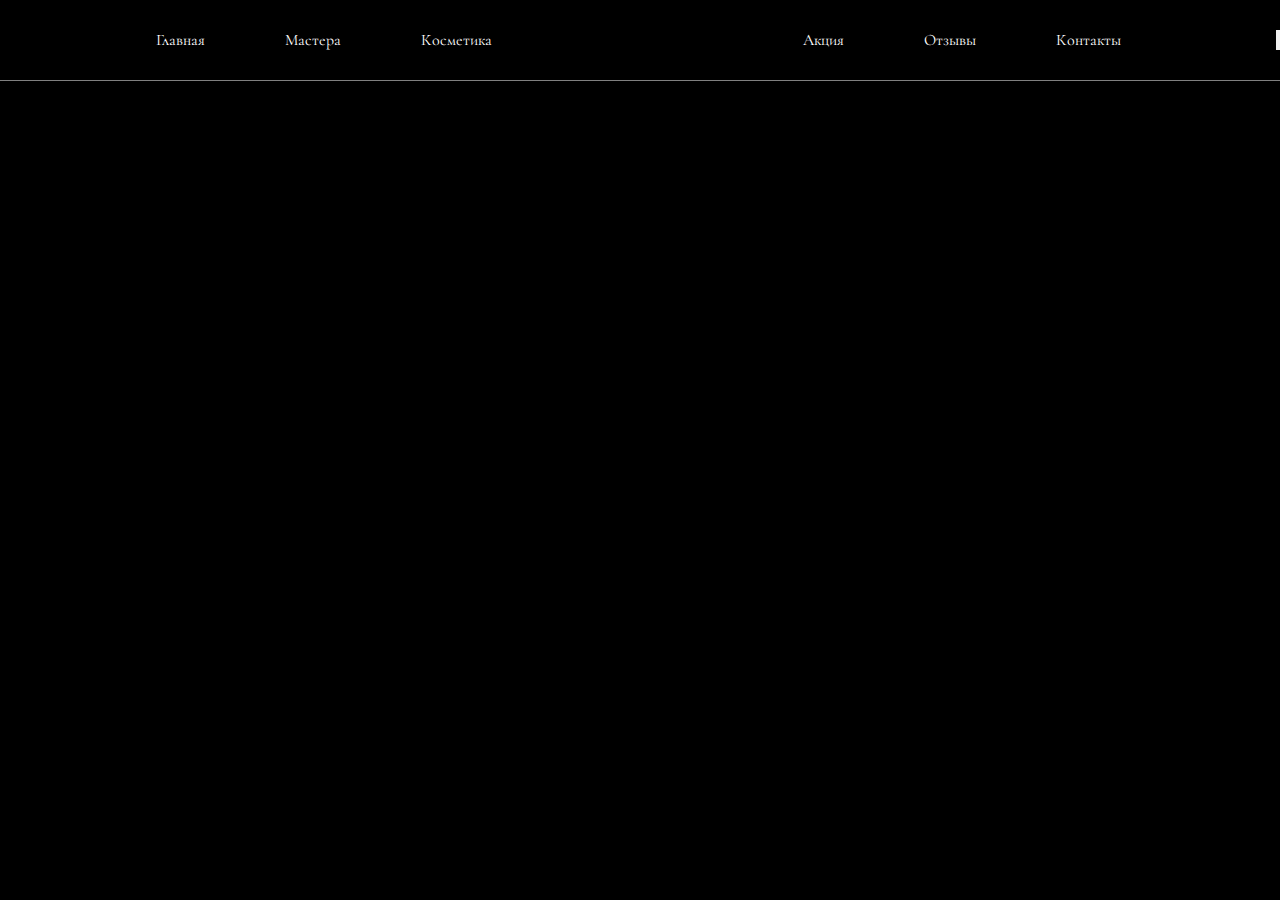
==== index.html @ 529d2119 "init commit" ====
<!DOCTYPE html>
<html lang="en">
<head>
    <meta charset="UTF-8">
    <meta name="viewport" content="width=device-width, initial-scale=1.0">
    <title>Document</title>
    <link rel="stylesheet" href="style.css">
    <link rel="preconnect" href="https://fonts.googleapis.com">
    <link rel="preconnect" href="https://fonts.gstatic.com" crossorigin>
    <link href="https://fonts.googleapis.com/css2?family=Cormorant+Garamond:ital,wght@0,300;0,400;0,500;0,600;0,700;1,300;1,400;1,500;1,600;1,700&display=swap" rel="stylesheet">
</head>
<body>
    <header>
        <div class="content">
            <a href="">
                <img src="" alt="">
            </a>
            <div class="header-links">
                <a href="">Главная</a>
                <a href="">Мастера</a>
                <a href="">Косметика</a>
            </div>
            <img src="" alt="">
            <div class="header-links">
                <a href="">Акция</a>
                <a href="">Отзывы</a>
                <a href="">Контакты</a>
            </div>
            <button id="menu-button">
                <img src="" alt="">
            </button>
        </div>
    </header>
</body>
</html>
---- style.css ----
* {
    margin: 0;
    padding: 0;
    box-sizing: border-box;
    color: white;
    text-decoration: none;
    font-family: 'Cormorant Garamond', serif;
}

body {
    background-color: black;
}

.content {
    max-width: 1296px;
    margin: 0 auto;
}

header .content {
    display: flex;
    justify-content: space-between;
    border-bottom: 1px solid rgba(255, 255, 255, 0.5);
    padding: 30px 0;
}

.header-links {
    display: flex;
    gap: 80px;
}
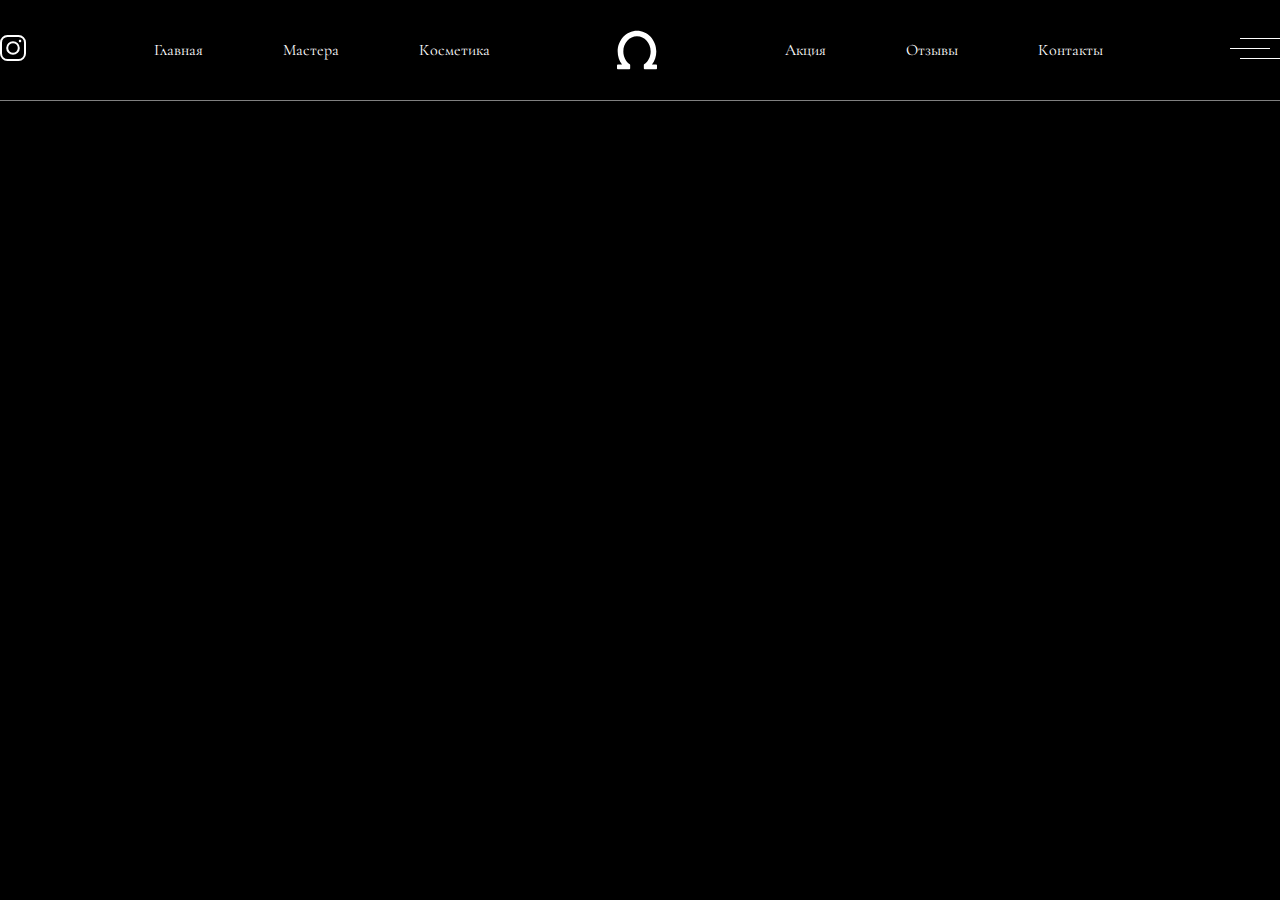
==== commit 2caf40f7: "adding imgs" ====
--- a/index.html
+++ b/index.html
@@ -13,21 +13,21 @@
     <header>
         <div class="content">
             <a href="">
-                <img src="" alt="">
+                <img src="imgs/Group 2.svg" alt="">
             </a>
             <div class="header-links">
                 <a href="">Главная</a>
                 <a href="">Мастера</a>
                 <a href="">Косметика</a>
             </div>
-            <img src="" alt="">
+            <img src="imgs/omega-sign-svgrepo-com 1.svg" alt="">
             <div class="header-links">
                 <a href="">Акция</a>
                 <a href="">Отзывы</a>
                 <a href="">Контакты</a>
             </div>
             <button id="menu-button">
-                <img src="" alt="">
+                <img src="imgs/Group 1.svg" alt="">
             </button>
         </div>
     </header>
--- a/style.css
+++ b/style.css
@@ -19,6 +19,7 @@
 header .content {
     display: flex;
     justify-content: space-between;
+    align-items: center;
     border-bottom: 1px solid rgba(255, 255, 255, 0.5);
     padding: 30px 0;
 }
@@ -26,4 +27,10 @@
 .header-links {
     display: flex;
     gap: 80px;
+}
+
+#menu-button {
+    background-color: transparent;
+    border: none;
+    cursor: pointer;
 }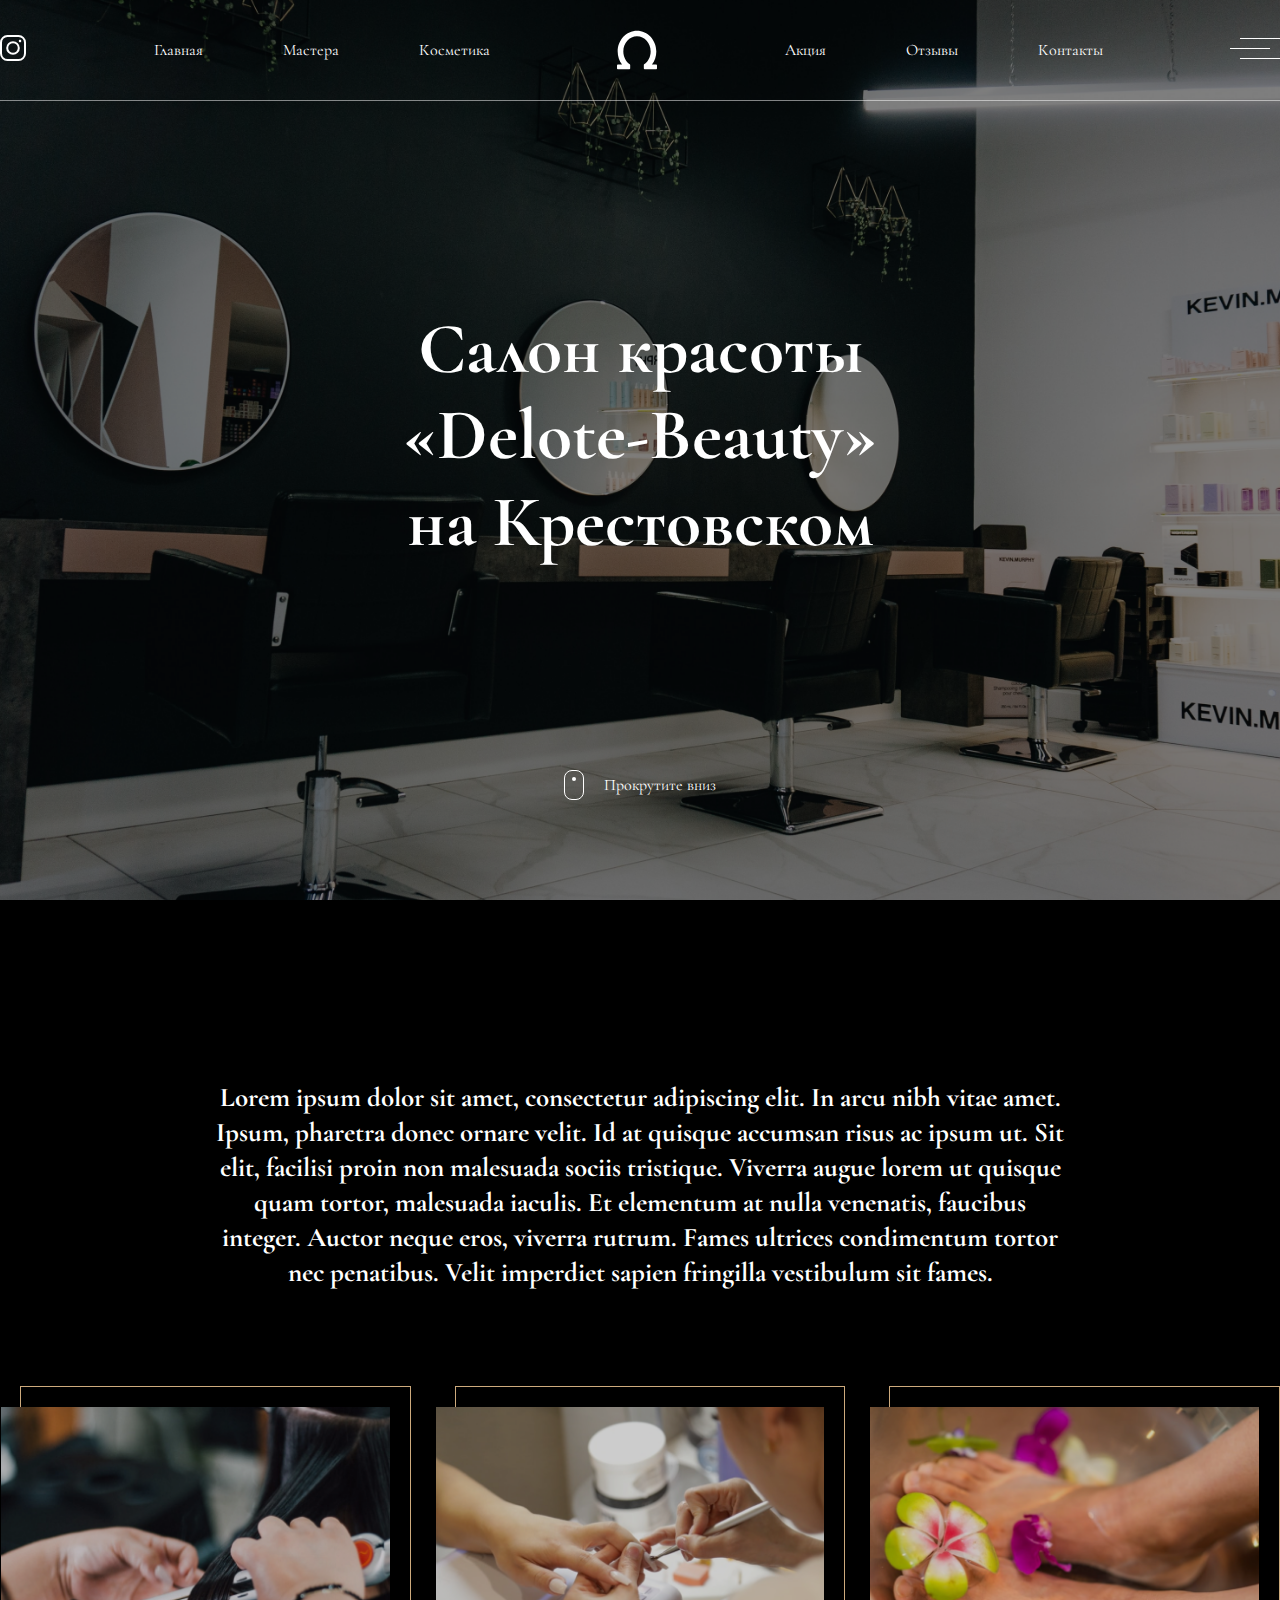
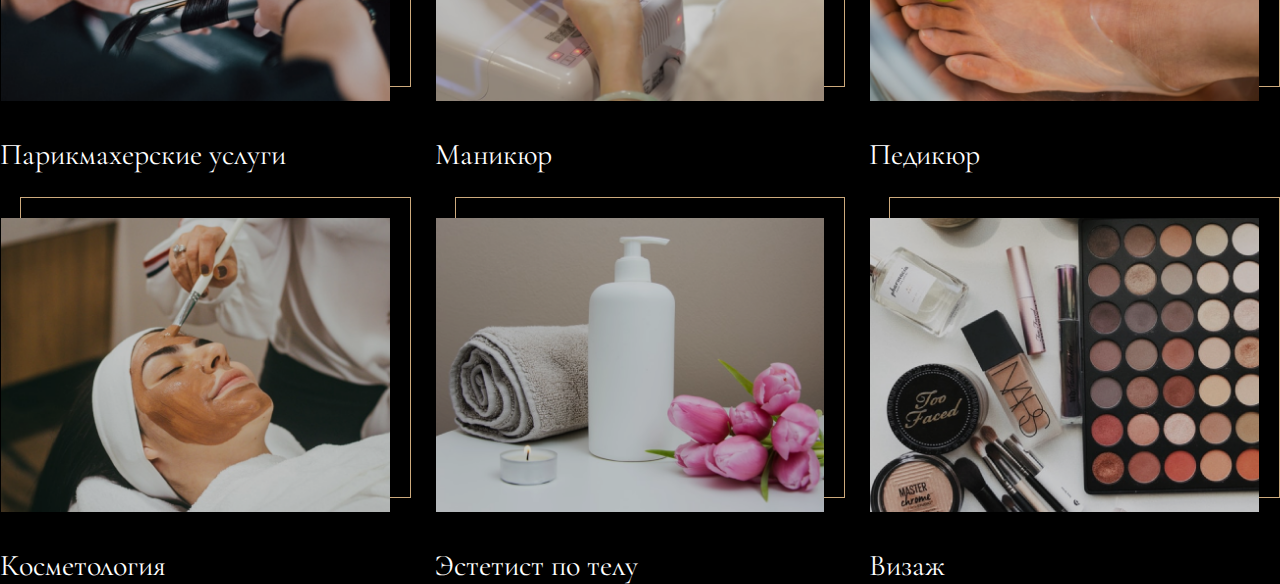
==== commit 270a0729: "adding "about" and "services"" ====
--- a/index.html
+++ b/index.html
@@ -10,26 +10,80 @@
     <link href="https://fonts.googleapis.com/css2?family=Cormorant+Garamond:ital,wght@0,300;0,400;0,500;0,600;0,700;1,300;1,400;1,500;1,600;1,700&display=swap" rel="stylesheet">
 </head>
 <body>
-    <header>
+    <section id="intro">
+        <header>
+            <div class="content">
+                <a href="">
+                    <img src="imgs/Group 2.svg" alt="">
+                </a>
+                <div class="header-links">
+                    <a href="">Главная</a>
+                    <a href="">Мастера</a>
+                    <a href="">Косметика</a>
+                </div>
+                <img src="imgs/omega-sign-svgrepo-com 1.svg" alt="">
+                <div class="header-links">
+                    <a href="">Акция</a>
+                    <a href="">Отзывы</a>
+                    <a href="">Контакты</a>
+                </div>
+                <button id="menu-button">
+                    <img src="imgs/Group 1.svg" alt="">
+                </button>
+            </div>
+        </header>
+        <h1>Салон красоты «Delote-Beauty» на Крестовском</h1>
+        <div class="intro-scroll">
+            <img src="imgs/Group 5.svg" alt="">
+            <p>Прокрутите вниз</p>
+        </div>
+    </section>
+    <section>
         <div class="content">
-            <a href="">
-                <img src="imgs/Group 2.svg" alt="">
-            </a>
-            <div class="header-links">
-                <a href="">Главная</a>
-                <a href="">Мастера</a>
-                <a href="">Косметика</a>
+            <div id="about">
+                <img src="imgs/bracket.svg" alt="">
+                <p>Lorem ipsum dolor sit amet, consectetur adipiscing elit. In arcu nibh vitae amet. Ipsum, pharetra donec ornare velit. Id at quisque accumsan risus ac ipsum ut. Sit elit, facilisi proin non malesuada sociis tristique. Viverra augue lorem ut quisque quam tortor, malesuada iaculis. 
+                    Et elementum at nulla venenatis, faucibus integer. Auctor neque eros, viverra rutrum. Fames ultrices condimentum tortor nec penatibus. Velit imperdiet sapien fringilla vestibulum sit fames.</p>
             </div>
-            <img src="imgs/omega-sign-svgrepo-com 1.svg" alt="">
-            <div class="header-links">
-                <a href="">Акция</a>
-                <a href="">Отзывы</a>
-                <a href="">Контакты</a>
+            <div id="services">
+                <a href="">
+                    <div class="service-img-border">
+                        <img src="imgs/unsplash_TnyHlxVnyhk.png" alt="">
+                    </div>
+                    <p class="service-title">Парикмахерские услуги</p>
+                </a>
+                <a href="">
+                    <div class="service-img-border">
+                        <img src="imgs/unsplash_gb6gtiTZKB8.png" alt="">
+                    </div>
+                    <p class="service-title">Маникюр</p>
+                </a>
+                <a href="">
+                    <div class="service-img-border">
+                        <img src="imgs/unsplash_qeuJczNo54w.png" alt="">
+                    </div>
+                    <p class="service-title">Педикюр</p>
+                </a>
+                <a href="">
+                    <div class="service-img-border">
+                        <img src="imgs/unsplash_Pe9IXUuC6QU.png" alt="">
+                    </div>
+                    <p class="service-title">Косметология</p>
+                </a>
+                <a href="">
+                    <div class="service-img-border">
+                        <img src="imgs/unsplash_VxAwTeiqDao.png" alt="">
+                    </div>
+                    <p class="service-title">Эстетист по телу</p>
+                </a>
+                <a href="">
+                    <div class="service-img-border">
+                        <img src="imgs/unsplash_FoeIOgztCXo.png" alt="">
+                    </div>
+                    <p class="service-title">Визаж</p>
+                </a>
             </div>
-            <button id="menu-button">
-                <img src="imgs/Group 1.svg" alt="">
-            </button>
         </div>
-    </header>
+    </section>
 </body>
 </html>--- a/style.css
+++ b/style.css
@@ -14,6 +14,10 @@
 .content {
     max-width: 1296px;
     margin: 0 auto;
+}
+
+header {
+    width: 100%;
 }
 
 header .content {
@@ -33,4 +37,89 @@
     background-color: transparent;
     border: none;
     cursor: pointer;
+}
+
+#intro {
+    height: 100vh;
+    background-image: url(imgs/bgc.png);
+    background-size: cover;
+    background-position: center;
+    display: flex;
+    flex-direction: column;
+    justify-content: space-between;
+    align-items: center;
+    padding-bottom: 100px;
+}
+
+#intro h1 {
+    max-width: 550px;
+    color: white;
+    font-size: 72px;
+    font-weight: 700;
+    line-height: 86.40px;
+    text-align: center;
+}
+
+.intro-scroll {
+    display: flex;
+    flex-direction: row;
+    align-items: center;
+    gap: 20px;
+}
+
+#about {
+    display: flex;
+    flex-direction: column;
+    align-items: center;
+    padding-top: 120px;
+    gap: 60px;
+    padding-bottom: 95px;
+}
+
+#about img {
+    max-width: 80px;
+}
+
+#about p {
+    max-width: 856px;
+    color: white;
+    font-size: 27px;
+    font-weight: 700;
+    line-height: 35.10px;
+    text-align: center;
+}
+
+#services {
+    display: grid;
+    grid-template-columns: 1fr 1fr 1fr;
+    gap: 24px;
+}
+
+.service-img-border {
+    border: 1px #CDAA7D solid;
+    width: calc(100% - 20px);
+    height: max-content;
+    position: relative;
+    left: 20px;
+    margin-bottom: 50px;
+    transition: .3s ease;
+}
+
+.service-img-border img {
+    width: 100%;
+    position: relative;
+    top: 20px;
+    right: 20px;
+    transition: .3s ease;
+}
+
+.service-title {
+    color: white;
+    font-size: 30px;
+    font-weight: 400;
+    line-height: 36px;
+}
+
+.service-img-border:hover {
+    transform: translate(-5px, -5px);
 }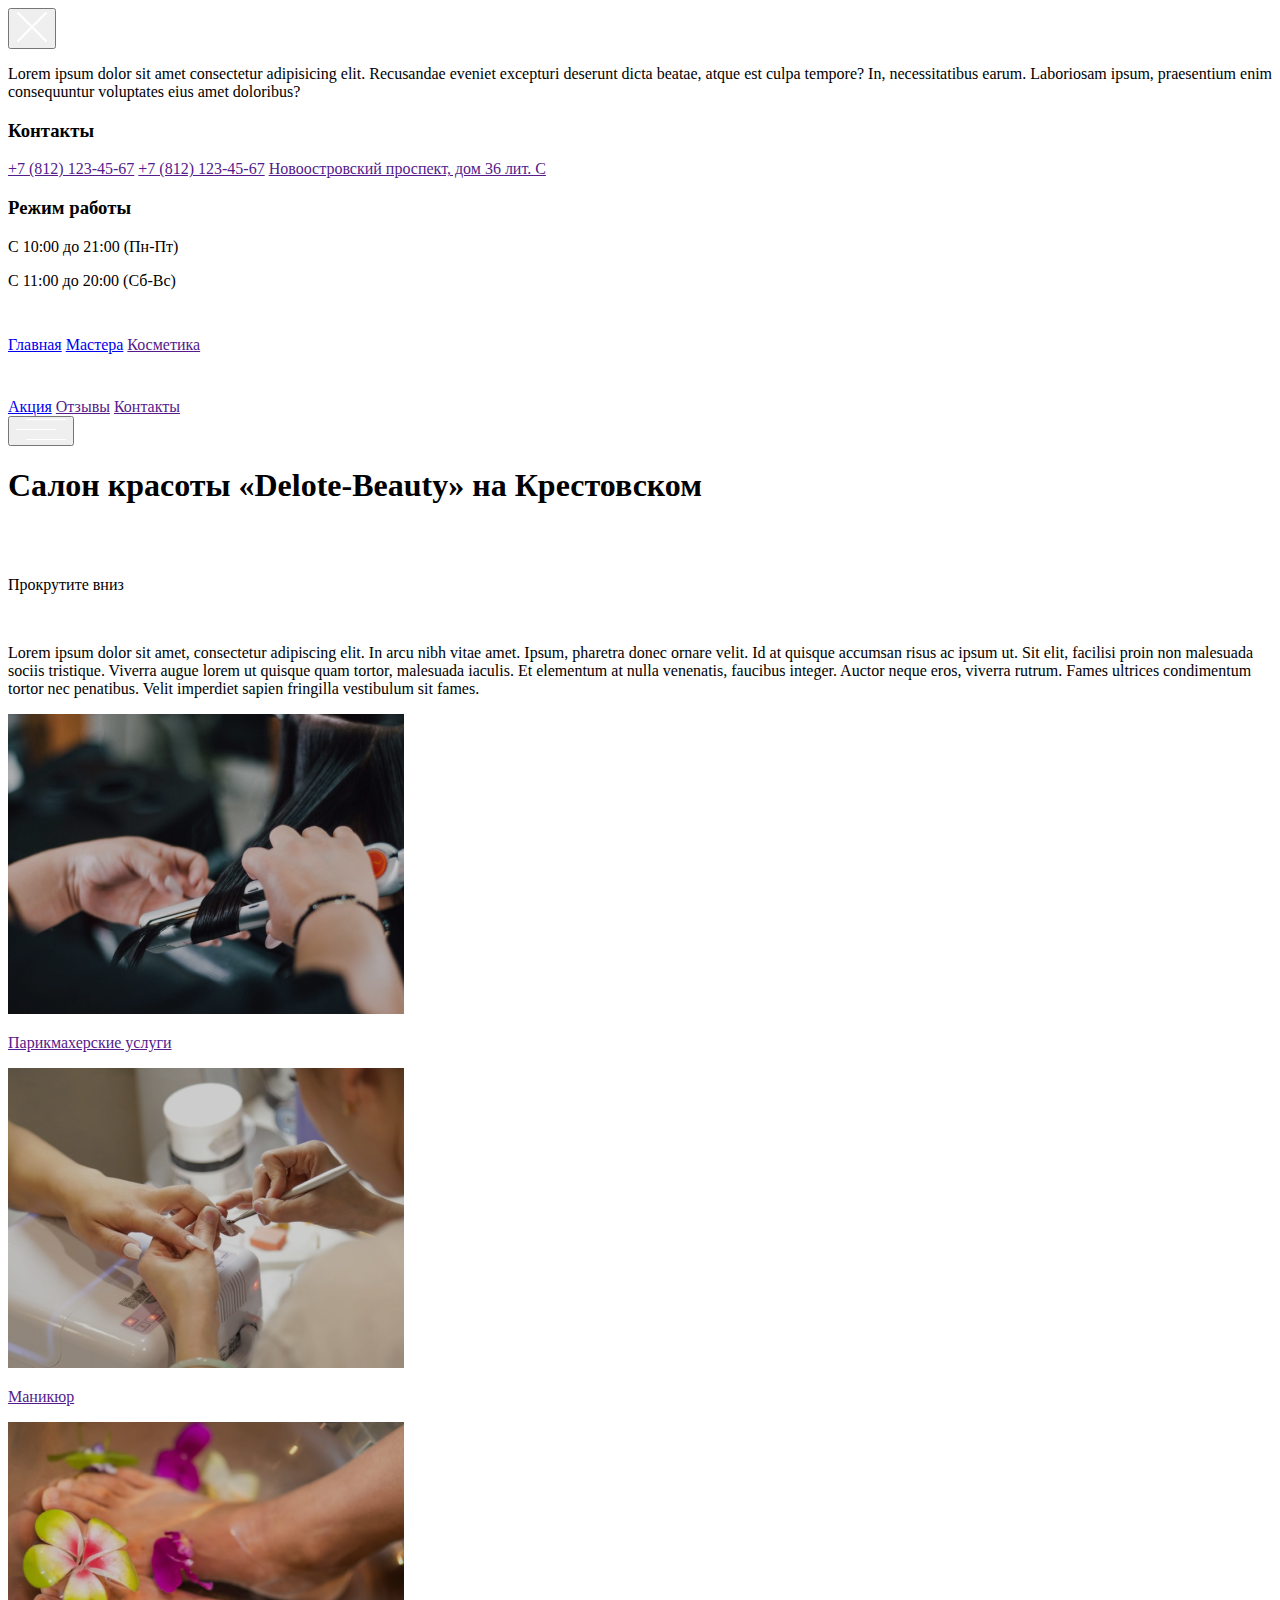
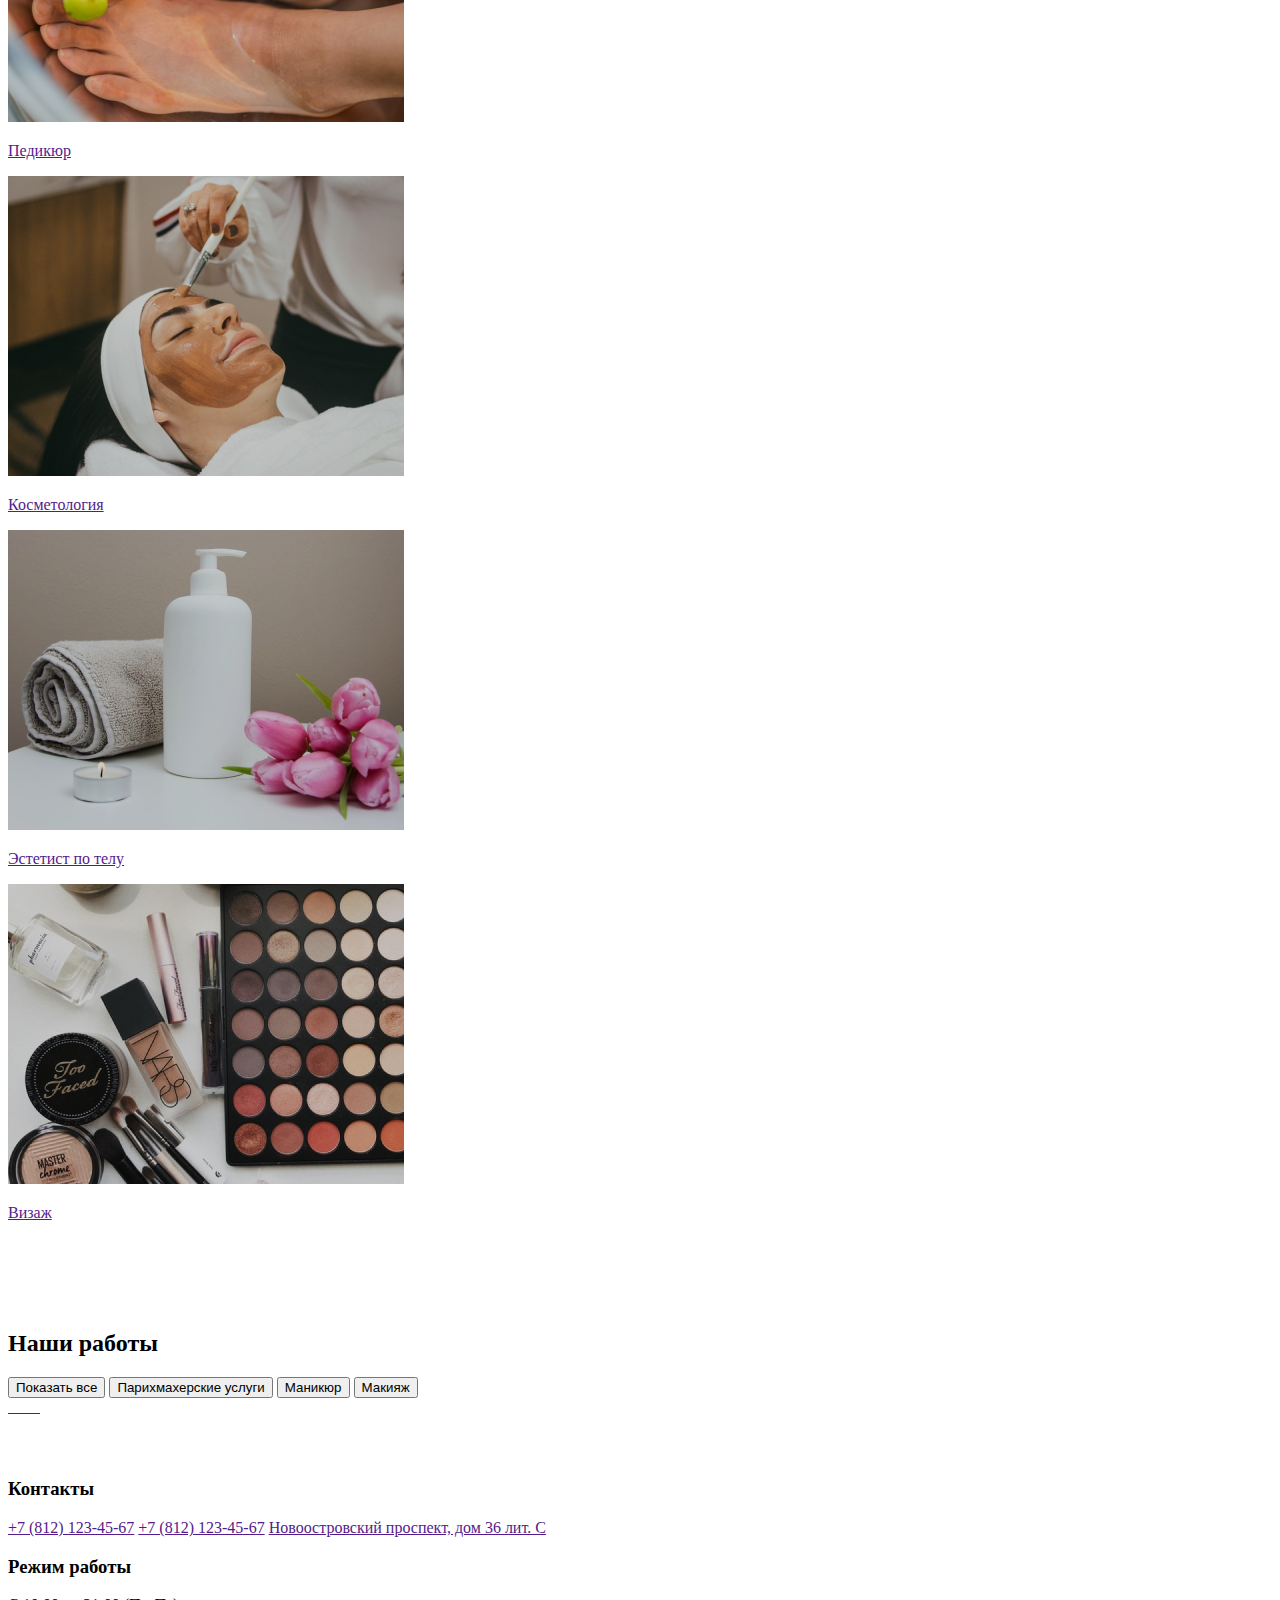
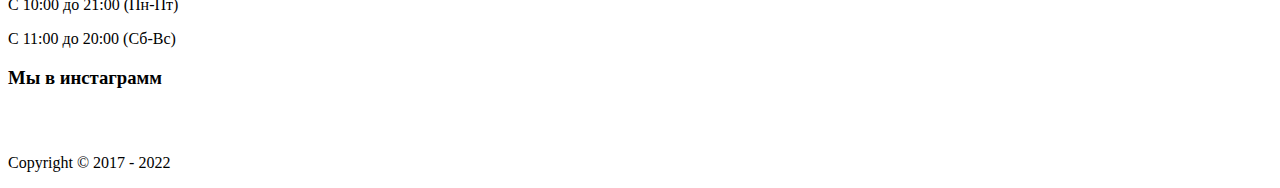
==== commit 137afa21: "big update" ====
--- a/index.html
+++ b/index.html
@@ -4,12 +4,29 @@
     <meta charset="UTF-8">
     <meta name="viewport" content="width=device-width, initial-scale=1.0">
     <title>Document</title>
-    <link rel="stylesheet" href="style.css">
+    <link rel="stylesheet" href="css/style.css">
     <link rel="preconnect" href="https://fonts.googleapis.com">
     <link rel="preconnect" href="https://fonts.gstatic.com" crossorigin>
     <link href="https://fonts.googleapis.com/css2?family=Cormorant+Garamond:ital,wght@0,300;0,400;0,500;0,600;0,700;1,300;1,400;1,500;1,600;1,700&display=swap" rel="stylesheet">
 </head>
 <body>
+    <div id="sidebar-menu">
+        <button id="close-menu-btn">
+            <img src="imgs/close-icon.svg" alt="">
+        </button>
+        <p class="menu-description">Lorem ipsum dolor sit amet consectetur adipisicing elit. Recusandae eveniet excepturi deserunt dicta beatae, atque est culpa tempore? In, necessitatibus earum. Laboriosam ipsum, praesentium enim consequuntur voluptates eius amet doloribus?</p>
+        <div>
+            <h3>Контакты</h3>
+            <a href="">+7 (812) 123-45-67</a>
+            <a href="">+7 (812) 123-45-67</a>
+            <a href="">Новоостровский проспект, дом 36 лит. С</a>
+        </div>
+        <div>
+            <h3>Режим работы</h3>
+            <p>C 10:00 до 21:00 (Пн-Пт)</p>
+            <p>С 11:00 до 20:00 (Сб-Вс)</p>
+        </div>
+    </div>
     <section id="intro">
         <header>
             <div class="content">
@@ -17,17 +34,17 @@
                     <img src="imgs/Group 2.svg" alt="">
                 </a>
                 <div class="header-links">
-                    <a href="">Главная</a>
-                    <a href="">Мастера</a>
+                    <a class="current" href="index.html">Главная</a>
+                    <a href="workers.html">Мастера</a>
                     <a href="">Косметика</a>
                 </div>
                 <img src="imgs/omega-sign-svgrepo-com 1.svg" alt="">
                 <div class="header-links">
-                    <a href="">Акция</a>
+                    <a href="prices.html">Акция</a>
                     <a href="">Отзывы</a>
                     <a href="">Контакты</a>
                 </div>
-                <button id="menu-button">
+                <button id="menu-btn">
                     <img src="imgs/Group 1.svg" alt="">
                 </button>
             </div>
@@ -83,7 +100,86 @@
                     <p class="service-title">Визаж</p>
                 </a>
             </div>
+            <div class="brands">
+                <div class="brand-item">
+                    <img src="imgs/image 3 (Traced).svg" alt="">
+                </div>
+                <div class="brand-item">
+                    <img src="imgs/image 4 (Traced).svg" alt="">
+                </div>
+                <div class="brand-item">
+                    <img src="imgs/image 5 (Traced).svg" alt="">
+                </div>
+                <div class="brand-item">
+                    <img src="imgs/image 6 (Traced).svg" alt="">
+                </div>
+            </div>
+            <div id="portfolio">
+                <h2>Наши работы</h2>
+                <div class="portfolio-togglers">
+                    <button class="current" value="all">Показать все</button>
+                    <button value="hairstyle">Парихмахерские услуги</button>
+                    <button value="manicure">Маникюр</button>
+                    <button value="makeup">Макияж</button>
+                </div>
+                <div class="portfolio-list">
+                    <a href="" category="hairstyle">
+                        <img src="imgs/work-9.png" alt="">
+                    </a>
+                    <a href="" category="makeup">
+                        <img src="imgs/work-8.png" alt="">
+                    </a>
+                    <a href="" category="manicure">
+                        <img src="imgs/work-7.png" alt="">
+                    </a>
+                    <a href="" category="makeup">
+                        <img src="imgs/work-6.png" alt="">
+                    </a>
+                    <a href="" category="hairstyle">
+                        <img src="imgs/work-5.png" alt="">
+                    </a>
+                    <a href="" category="makeup">
+                        <img src="imgs/work-4.png" alt="">
+                    </a>
+                    <a href="" category="manicure">
+                        <img src="imgs/work-3.png" alt="">
+                    </a>
+                    <a href="" category="makeup">
+                        <img src="imgs/work-2.png" alt="">
+                    </a>
+                    <a href="" category="hairstyle">
+                        <img src="imgs/work-1.png" alt="">
+                    </a>
+                </div>
+            </div>
         </div>
     </section>
+    <section>
+        <footer>
+            <div class="content">
+                <img src="imgs/omega-sign-svgrepo-com 1.svg" alt="">
+                <div>
+                    <h3>Контакты</h3>
+                    <a href="">+7 (812) 123-45-67</a>
+                    <a href="">+7 (812) 123-45-67</a>
+                    <a href="">Новоостровский проспект, дом 36 лит. С</a>
+                </div>
+                <div>
+                    <h3>Режим работы</h3>
+                    <p>C 10:00 до 21:00 (Пн-Пт)</p>
+                    <p>С 11:00 до 20:00 (Сб-Вс)</p>
+                </div>
+                <div>
+                    <h3>Мы в инстаграмм</h3>
+                    <a href="https://www.instagram.com/" target="_blank">
+                        <img src="imgs/Group 2.svg" alt="">
+                    </a>
+                </div>
+            </div>
+            <p class="copyright">Copyright © 2017 - 2022</p>
+        </footer>
+    </section>
+    <script src="js/main.js"></script>
+    <script src="js/services.js"></script>
 </body>
 </html>